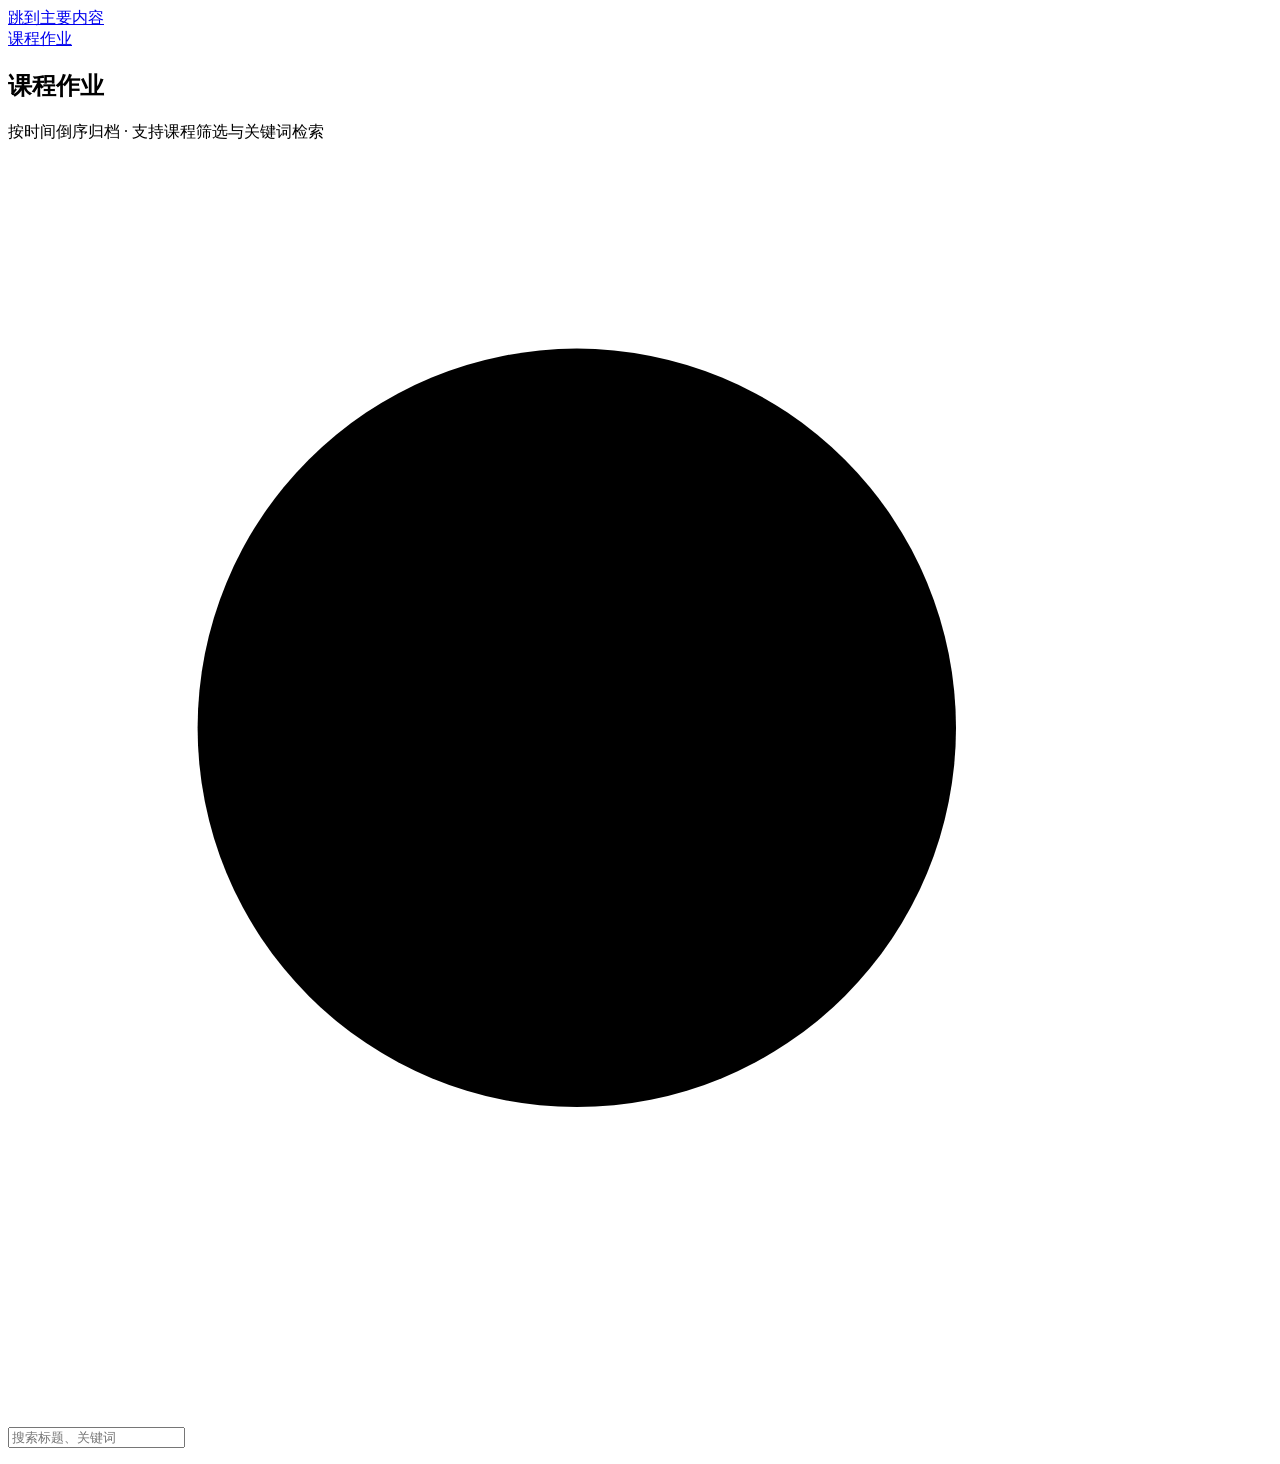
==== index.html @ 0b86f917 "Add files via upload" ====
<!DOCTYPE html>
<html lang="zh-CN">
<head>
<meta charset="UTF-8">
<meta name="viewport" content="width=device-width, initial-scale=1">
<title>课程作业 · 个人主页</title>
<meta name="description" content="本科专业课程作业归档：按时间线整理实验报告、课程设计与项目源码。">
<meta name="color-scheme" content="light">
<link rel="icon" href="data:image/svg+xml,%3Csvg xmlns='http://www.w3.org/2000/svg' viewBox='0 0 32 32'%3E%3Crect width='32' height='32' rx='7' fill='%232C4A7C'/%3E%3Cpath d='M10 9h12v2.4H12.6v3.2H20V17h-7.4v3.4H22V23H10z' fill='%23FAF8F4'/%3E%3C/svg%3E">
<link rel="stylesheet" href="assets/css/style.css">
</head>
<body>
<a class="skip-link" href="#main">跳到主要内容</a>

<header class="topbar">
  <div class="wrap topbar__inner">
    <a class="brand" href="./"><span class="brand__mark" aria-hidden="true"></span><span id="brand-name">课程作业</span></a>
    <nav class="topnav" id="topnav" aria-label="站内导航"></nav>
  </div>
</header>

<main id="main">

  <section class="hero wrap" aria-labelledby="hero-name">
    <div class="hero__avatar" id="avatar" aria-hidden="true"></div>
    <div class="hero__body">
      <p class="eyebrow" id="tagline"></p>
      <h1 class="hero__name" id="hero-name"></h1>
      <p class="hero__bio" id="bio"></p>
      <div class="hero__meta" id="meta"></div>
    </div>
  </section>

  <section class="work wrap" aria-labelledby="work-title">
    <div class="section-head">
      <h2 id="work-title">课程作业</h2>
      <p class="section-count" id="count" aria-live="polite"></p>
    </div>
    <p class="section-sub" id="work-sub">按时间倒序归档 · 支持课程筛选与关键词检索</p>

    <div class="toolbar">
      <div class="chips" id="chips" role="group" aria-label="按课程筛选"></div>
      <div class="search">
        <svg class="search__icon" viewBox="0 0 20 20" aria-hidden="true"><circle cx="9" cy="9" r="6"/><path d="M13.5 13.5 17 17"/></svg>
        <input id="search" type="search" placeholder="搜索标题、关键词" aria-label="搜索作业" autocomplete="off">
      </div>
    </div>

    <div class="timeline" id="timeline"></div>

    <div class="empty" id="empty" hidden>
      <p class="empty__title">没有匹配的作业</p>
      <p class="empty__hint">换个关键词，或点左侧「全部」。</p>
    </div>
  </section>

</main>

<footer class="footer wrap">
  <p class="footer__left" id="footer-note"></p>
  <p class="footer__right" id="footer-updated"></p>
</footer>

<script src="assets/js/data.js"></script>
<script src="assets/js/main.js"></script>
</body>
</html>
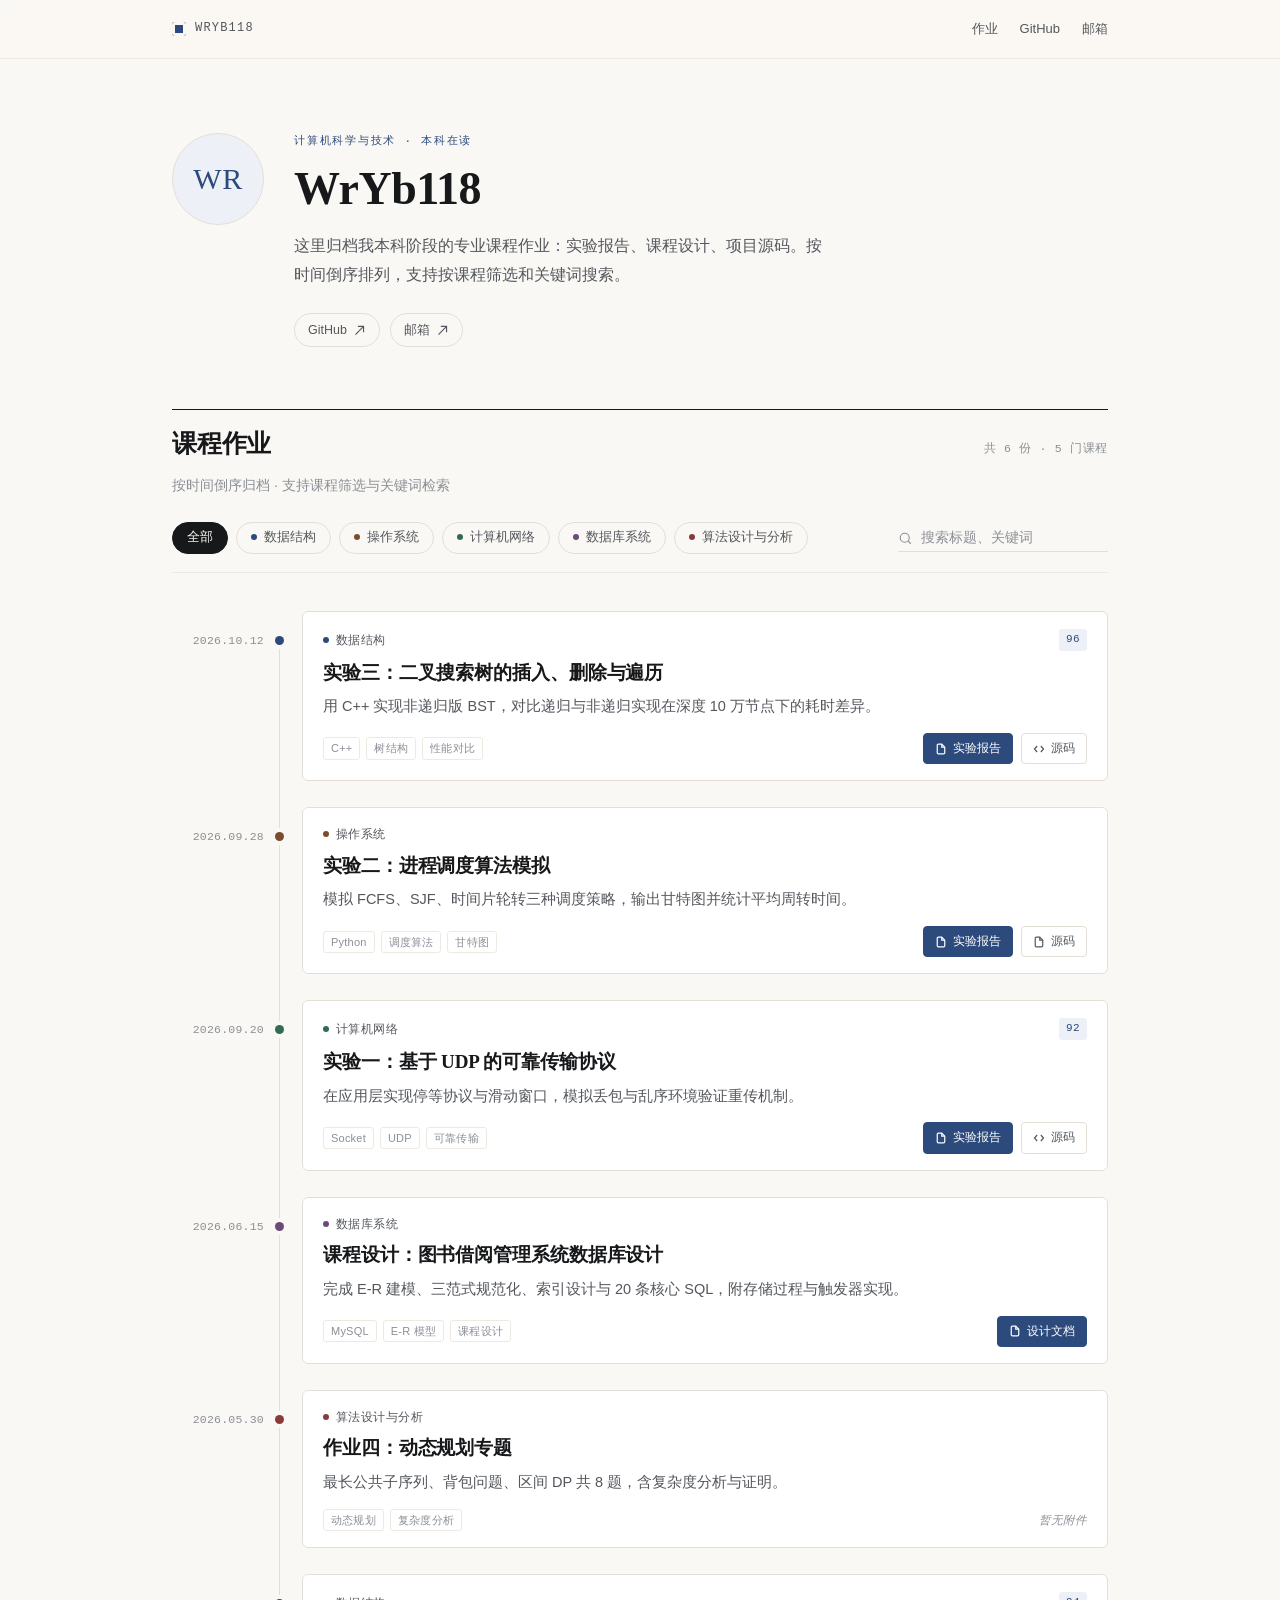
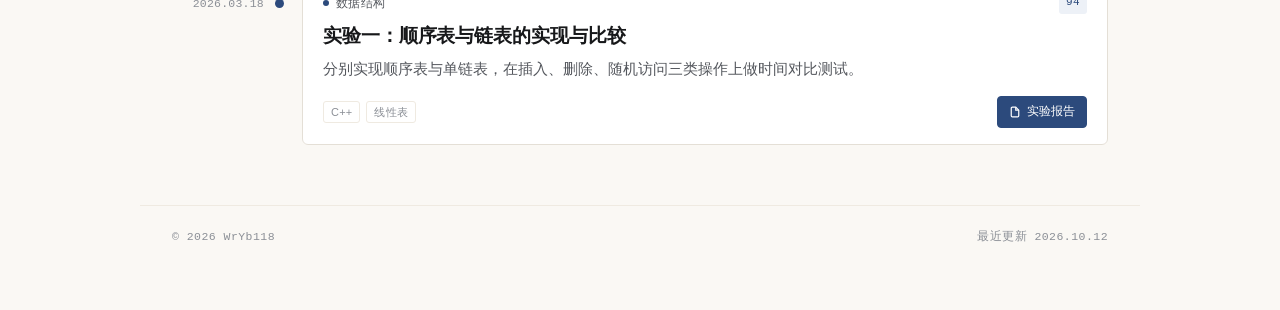
==== commit 21f561d7: "Change webpage title and update meta description Updated the title of the webpage and removed the pr" ====
--- a/index.html
+++ b/index.html
@@ -3,8 +3,7 @@
 <head>
 <meta charset="UTF-8">
 <meta name="viewport" content="width=device-width, initial-scale=1">
-<title>课程作业 · 个人主页</title>
-<meta name="description" content="本科专业课程作业归档：按时间线整理实验报告、课程设计与项目源码。">
+<title>个人主页</title>
 <meta name="color-scheme" content="light">
 <link rel="icon" href="data:image/svg+xml,%3Csvg xmlns='http://www.w3.org/2000/svg' viewBox='0 0 32 32'%3E%3Crect width='32' height='32' rx='7' fill='%232C4A7C'/%3E%3Cpath d='M10 9h12v2.4H12.6v3.2H20V17h-7.4v3.4H22V23H10z' fill='%23FAF8F4'/%3E%3C/svg%3E">
 <link rel="stylesheet" href="assets/css/style.css">
--- a/assets/css/style.css
+++ b/assets/css/style.css
@@ -0,0 +1,587 @@
+/* ==========================================================================
+   课程作业归档 · 简洁学术风
+   所有颜色、字号集中在 :root，改这里即可整体换肤
+   ========================================================================== */
+
+:root {
+  --paper: #FAF8F4;
+  --surface: #FFFFFF;
+  --ink: #17181A;
+  --ink-soft: #54575D;
+  --ink-faint: #8B8F96;
+  --line: #E4DFD6;
+  --line-soft: #EFEAE1;
+  --accent: #2C4A7C;
+  --accent-wash: #EDF1F7;
+  --radius: 6px;
+  --shadow: 0 1px 2px rgba(23, 24, 26, .04), 0 10px 28px -20px rgba(23, 24, 26, .45);
+  --maxw: 1000px;
+  --serif: "Iowan Old Style", "Palatino Linotype", Palatino, Georgia, "Songti SC", "STSong", "SimSun", serif;
+  --sans: -apple-system, BlinkMacSystemFont, "Segoe UI", "PingFang SC", "Hiragino Sans GB", "Microsoft YaHei", sans-serif;
+  --mono: "SF Mono", "JetBrains Mono", Consolas, "Courier New", monospace;
+}
+
+*, *::before, *::after { box-sizing: border-box; }
+
+html { -webkit-text-size-adjust: 100%; }
+
+body {
+  margin: 0;
+  background: var(--paper);
+  color: var(--ink);
+  font-family: var(--sans);
+  font-size: 16px;
+  line-height: 1.6;
+  -webkit-font-smoothing: antialiased;
+}
+
+a { color: inherit; text-decoration: none; }
+
+img { display: block; max-width: 100%; }
+
+.wrap {
+  width: 100%;
+  max-width: var(--maxw);
+  margin: 0 auto;
+  padding: 0 32px;
+}
+
+.skip-link {
+  position: absolute;
+  left: -9999px;
+  top: 0;
+  background: var(--ink);
+  color: var(--paper);
+  padding: 10px 16px;
+  z-index: 99;
+}
+.skip-link:focus { left: 12px; top: 12px; }
+
+/* ---------- 顶栏 ---------- */
+
+.topbar {
+  position: sticky;
+  top: 0;
+  z-index: 20;
+  background: rgba(250, 248, 244, .82);
+  backdrop-filter: saturate(180%) blur(10px);
+  -webkit-backdrop-filter: saturate(180%) blur(10px);
+  border-bottom: 1px solid var(--line-soft);
+}
+
+.topbar__inner {
+  display: flex;
+  align-items: center;
+  justify-content: space-between;
+  height: 58px;
+}
+
+.brand {
+  display: inline-flex;
+  align-items: center;
+  gap: 9px;
+  font-family: var(--mono);
+  font-size: 12px;
+  letter-spacing: .1em;
+  text-transform: uppercase;
+  color: var(--ink-soft);
+}
+
+.brand__mark {
+  width: 14px;
+  height: 14px;
+  border-radius: 3px;
+  background: var(--accent);
+  box-shadow: inset 0 0 0 3px var(--paper), inset 0 0 0 4px var(--accent);
+}
+
+.topnav {
+  display: flex;
+  gap: 22px;
+  font-size: 13px;
+  color: var(--ink-soft);
+}
+
+.topnav a {
+  position: relative;
+  padding: 4px 0;
+  transition: color .18s ease;
+}
+.topnav a::after {
+  content: "";
+  position: absolute;
+  left: 0;
+  right: 0;
+  bottom: 0;
+  height: 1px;
+  background: currentColor;
+  transform: scaleX(0);
+  transform-origin: left;
+  transition: transform .22s ease;
+}
+.topnav a:hover { color: var(--ink); }
+.topnav a:hover::after { transform: scaleX(1); }
+
+/* ---------- 头部 ---------- */
+
+.hero {
+  display: grid;
+  grid-template-columns: 92px minmax(0, 1fr);
+  gap: 30px;
+  align-items: start;
+  padding-top: 74px;
+  padding-bottom: 62px;
+}
+
+.hero__avatar {
+  width: 92px;
+  height: 92px;
+  border-radius: 50%;
+  overflow: hidden;
+  background: var(--accent-wash);
+  border: 1px solid var(--line);
+  display: flex;
+  align-items: center;
+  justify-content: center;
+  font-family: var(--serif);
+  font-size: 30px;
+  color: var(--accent);
+  letter-spacing: .02em;
+  user-select: none;
+}
+.hero__avatar img { width: 100%; height: 100%; object-fit: cover; }
+
+.eyebrow {
+  margin: 0 0 12px;
+  font-family: var(--mono);
+  font-size: 11px;
+  letter-spacing: .16em;
+  text-transform: uppercase;
+  color: var(--accent);
+}
+
+.hero__name {
+  margin: 0;
+  font-family: var(--serif);
+  font-size: clamp(32px, 4.6vw, 46px);
+  font-weight: 600;
+  line-height: 1.12;
+  letter-spacing: -.012em;
+}
+
+.hero__bio {
+  margin: 18px 0 0;
+  max-width: 60ch;
+  font-size: 16px;
+  line-height: 1.78;
+  color: var(--ink-soft);
+}
+
+.hero__meta {
+  display: flex;
+  flex-wrap: wrap;
+  gap: 10px;
+  margin-top: 24px;
+}
+
+.pill {
+  display: inline-flex;
+  align-items: center;
+  gap: 6px;
+  padding: 6px 13px;
+  border: 1px solid var(--line);
+  border-radius: 999px;
+  font-size: 12.5px;
+  color: var(--ink-soft);
+  background: transparent;
+  transition: border-color .18s ease, color .18s ease, background .18s ease;
+}
+.pill:hover {
+  border-color: var(--accent);
+  color: var(--accent);
+  background: var(--accent-wash);
+}
+.pill svg { width: 13px; height: 13px; }
+
+/* ---------- 区块标题 ---------- */
+
+.section-head {
+  display: flex;
+  align-items: baseline;
+  justify-content: space-between;
+  gap: 16px;
+  padding-top: 14px;
+  border-top: 1px solid var(--ink);
+}
+
+.section-head h2 {
+  margin: 0;
+  font-family: var(--serif);
+  font-size: 25px;
+  font-weight: 600;
+  letter-spacing: -.01em;
+}
+
+.section-count {
+  margin: 0;
+  font-family: var(--mono);
+  font-size: 11.5px;
+  letter-spacing: .06em;
+  color: var(--ink-faint);
+}
+
+.section-sub {
+  margin: 10px 0 0;
+  font-size: 14px;
+  color: var(--ink-faint);
+  max-width: 60ch;
+}
+
+/* ---------- 工具条 ---------- */
+
+.toolbar {
+  display: flex;
+  flex-wrap: wrap;
+  align-items: center;
+  justify-content: space-between;
+  gap: 16px;
+  margin: 26px 0 38px;
+  padding-bottom: 18px;
+  border-bottom: 1px solid var(--line-soft);
+}
+
+.chips {
+  display: flex;
+  flex-wrap: wrap;
+  gap: 8px;
+}
+
+.chip {
+  appearance: none;
+  cursor: pointer;
+  padding: 6px 14px;
+  border: 1px solid var(--line);
+  border-radius: 999px;
+  background: transparent;
+  color: var(--ink-soft);
+  font-family: var(--sans);
+  font-size: 12.5px;
+  line-height: 1.4;
+  transition: all .18s ease;
+}
+.chip:hover { border-color: var(--ink-faint); color: var(--ink); }
+.chip[aria-pressed="true"] {
+  background: var(--ink);
+  border-color: var(--ink);
+  color: var(--paper);
+}
+.chip__dot {
+  display: inline-block;
+  width: 6px;
+  height: 6px;
+  border-radius: 50%;
+  margin-right: 7px;
+  vertical-align: 1px;
+  background: var(--c, var(--accent));
+}
+
+.search {
+  position: relative;
+  display: flex;
+  align-items: center;
+}
+.search__icon {
+  position: absolute;
+  left: 0;
+  width: 15px;
+  height: 15px;
+  fill: none;
+  stroke: var(--ink-faint);
+  stroke-width: 1.5;
+  pointer-events: none;
+}
+.search input {
+  width: 210px;
+  padding: 6px 2px 6px 23px;
+  border: 0;
+  border-bottom: 1px solid var(--line);
+  background: transparent;
+  color: var(--ink);
+  font-family: var(--sans);
+  font-size: 13.5px;
+  outline: none;
+  transition: border-color .2s ease;
+}
+.search input::placeholder { color: var(--ink-faint); }
+.search input:focus { border-bottom-color: var(--accent); }
+
+/* ---------- 时间线 ---------- */
+
+.timeline { display: block; }
+
+.entry {
+  display: grid;
+  grid-template-columns: 92px 30px minmax(0, 1fr);
+  align-items: stretch;
+}
+
+.entry__date {
+  padding-top: 21px;
+  text-align: right;
+  font-family: var(--mono);
+  font-size: 11.5px;
+  letter-spacing: .02em;
+  color: var(--ink-faint);
+  white-space: nowrap;
+}
+
+.entry__rail {
+  position: relative;
+  display: flex;
+  justify-content: center;
+}
+.entry__rail::before {
+  content: "";
+  position: absolute;
+  top: 0;
+  bottom: 0;
+  width: 1px;
+  background: var(--line);
+}
+.entry:first-child .entry__rail::before { top: 26px; }
+.entry:last-child .entry__rail::before { bottom: calc(100% - 31px); }
+.entry:only-child .entry__rail::before { display: none; }
+
+.dot {
+  position: relative;
+  z-index: 1;
+  margin-top: 25px;
+  width: 9px;
+  height: 9px;
+  border-radius: 50%;
+  background: var(--c, var(--accent));
+  box-shadow: 0 0 0 4px var(--paper);
+}
+
+.entry__body { padding: 0 0 26px 8px; min-width: 0; }
+
+/* ---------- 卡片 ---------- */
+
+.card {
+  background: var(--surface);
+  border: 1px solid var(--line);
+  border-radius: var(--radius);
+  padding: 17px 20px 16px;
+  transition: border-color .2s ease, box-shadow .25s ease, transform .25s ease;
+}
+.card:hover {
+  border-color: #D8D1C5;
+  box-shadow: var(--shadow);
+  transform: translateY(-1px);
+}
+
+.card__top {
+  display: flex;
+  align-items: center;
+  justify-content: space-between;
+  gap: 12px;
+  margin-bottom: 9px;
+}
+
+.course {
+  display: inline-flex;
+  align-items: center;
+  gap: 7px;
+  font-size: 11.5px;
+  letter-spacing: .04em;
+  color: var(--ink-soft);
+}
+.course i {
+  width: 6px;
+  height: 6px;
+  border-radius: 50%;
+  background: var(--c, var(--accent));
+}
+
+.grade {
+  font-family: var(--mono);
+  font-size: 11px;
+  letter-spacing: .04em;
+  color: var(--accent);
+  background: var(--accent-wash);
+  border-radius: 3px;
+  padding: 2px 7px;
+}
+
+.card__title {
+  margin: 0;
+  font-family: var(--serif);
+  font-size: 19px;
+  font-weight: 600;
+  line-height: 1.4;
+  letter-spacing: -.005em;
+}
+.card__title a { transition: color .18s ease; }
+.card__title a:hover { color: var(--accent); }
+
+.card__sum {
+  margin: 8px 0 0;
+  font-size: 14.5px;
+  line-height: 1.72;
+  color: var(--ink-soft);
+}
+
+.card__foot {
+  display: flex;
+  flex-wrap: wrap;
+  align-items: center;
+  justify-content: space-between;
+  gap: 12px;
+  margin-top: 14px;
+}
+
+.tags {
+  display: flex;
+  flex-wrap: wrap;
+  gap: 6px;
+  margin: 0;
+  padding: 0;
+  list-style: none;
+}
+.tags li {
+  font-size: 11px;
+  letter-spacing: .02em;
+  color: var(--ink-faint);
+  border: 1px solid var(--line-soft);
+  border-radius: 3px;
+  padding: 2px 7px;
+  line-height: 1.5;
+}
+
+.actions {
+  display: flex;
+  flex-wrap: wrap;
+  align-items: center;
+  gap: 8px;
+}
+
+.btn {
+  display: inline-flex;
+  align-items: center;
+  gap: 6px;
+  padding: 5px 11px;
+  border: 1px solid var(--line);
+  border-radius: 4px;
+  font-size: 12px;
+  color: var(--ink-soft);
+  transition: all .18s ease;
+  white-space: nowrap;
+}
+.btn:hover { border-color: var(--ink-faint); color: var(--ink); background: #FCFAF7; }
+.btn--solid {
+  background: var(--accent);
+  border-color: var(--accent);
+  color: #fff;
+}
+.btn--solid:hover { background: #243D66; border-color: #243D66; color: #fff; }
+.btn svg { width: 12px; height: 12px; fill: none; stroke: currentColor; stroke-width: 1.6; }
+
+.no-file {
+  font-size: 11.5px;
+  color: var(--ink-faint);
+  font-style: italic;
+}
+
+/* ---------- 空状态 / 页脚 ---------- */
+
+.empty {
+  border: 1px dashed var(--line);
+  border-radius: var(--radius);
+  padding: 46px 20px;
+  text-align: center;
+}
+.empty__title {
+  margin: 0;
+  font-family: var(--serif);
+  font-size: 17px;
+  color: var(--ink);
+}
+.empty__hint {
+  margin: 6px 0 0;
+  font-size: 13px;
+  color: var(--ink-faint);
+}
+
+.footer {
+  display: flex;
+  flex-wrap: wrap;
+  justify-content: space-between;
+  gap: 10px;
+  margin-top: 34px;
+  padding-top: 22px;
+  padding-bottom: 64px;
+  border-top: 1px solid var(--line-soft);
+  font-family: var(--mono);
+  font-size: 11.5px;
+  letter-spacing: .04em;
+  color: var(--ink-faint);
+}
+.footer p { margin: 0; }
+
+/* ---------- 入场动画 ---------- */
+
+@keyframes rise {
+  from { opacity: 0; transform: translateY(8px); }
+  to { opacity: 1; transform: none; }
+}
+.entry {
+  animation: rise .42s cubic-bezier(.22, .61, .36, 1) both;
+  animation-delay: calc(var(--i, 0) * 45ms);
+}
+
+/* ---------- 响应式 ---------- */
+
+@media (max-width: 760px) {
+  .wrap { padding: 0 20px; }
+  .hero {
+    grid-template-columns: 1fr;
+    gap: 20px;
+    padding-top: 46px;
+    padding-bottom: 40px;
+  }
+  .hero__avatar { width: 74px; height: 74px; font-size: 24px; }
+  .entry { grid-template-columns: 58px 22px minmax(0, 1fr); }
+  .entry__date { font-size: 10px; padding-top: 20px; }
+  .entry__body { padding-left: 4px; }
+  .card { padding: 15px 16px 14px; }
+  .card__title { font-size: 17px; }
+  .search input { width: 100%; }
+  .search { flex: 1; min-width: 150px; }
+  .toolbar { gap: 12px; }
+  .topnav { gap: 16px; }
+
+  /* 课程筛选在窄屏改为横向滑动，避免占掉三行高度 */
+  .chips {
+    flex-wrap: nowrap;
+    width: 100%;
+    overflow-x: auto;
+    scrollbar-width: none;
+    -webkit-overflow-scrolling: touch;
+    padding-bottom: 2px;
+  }
+  .chips::-webkit-scrollbar { display: none; }
+  .chip { flex: 0 0 auto; white-space: nowrap; }
+}
+
+@media (prefers-reduced-motion: reduce) {
+  * { animation-duration: .01ms !important; transition-duration: .01ms !important; }
+}
+
+/* ---------- 打印 ---------- */
+
+@media print {
+  .topbar, .toolbar, .hero__meta { display: none; }
+  body { background: #fff; }
+  .card { break-inside: avoid; border-color: #ccc; box-shadow: none; }
+  .entry { animation: none; }
+}
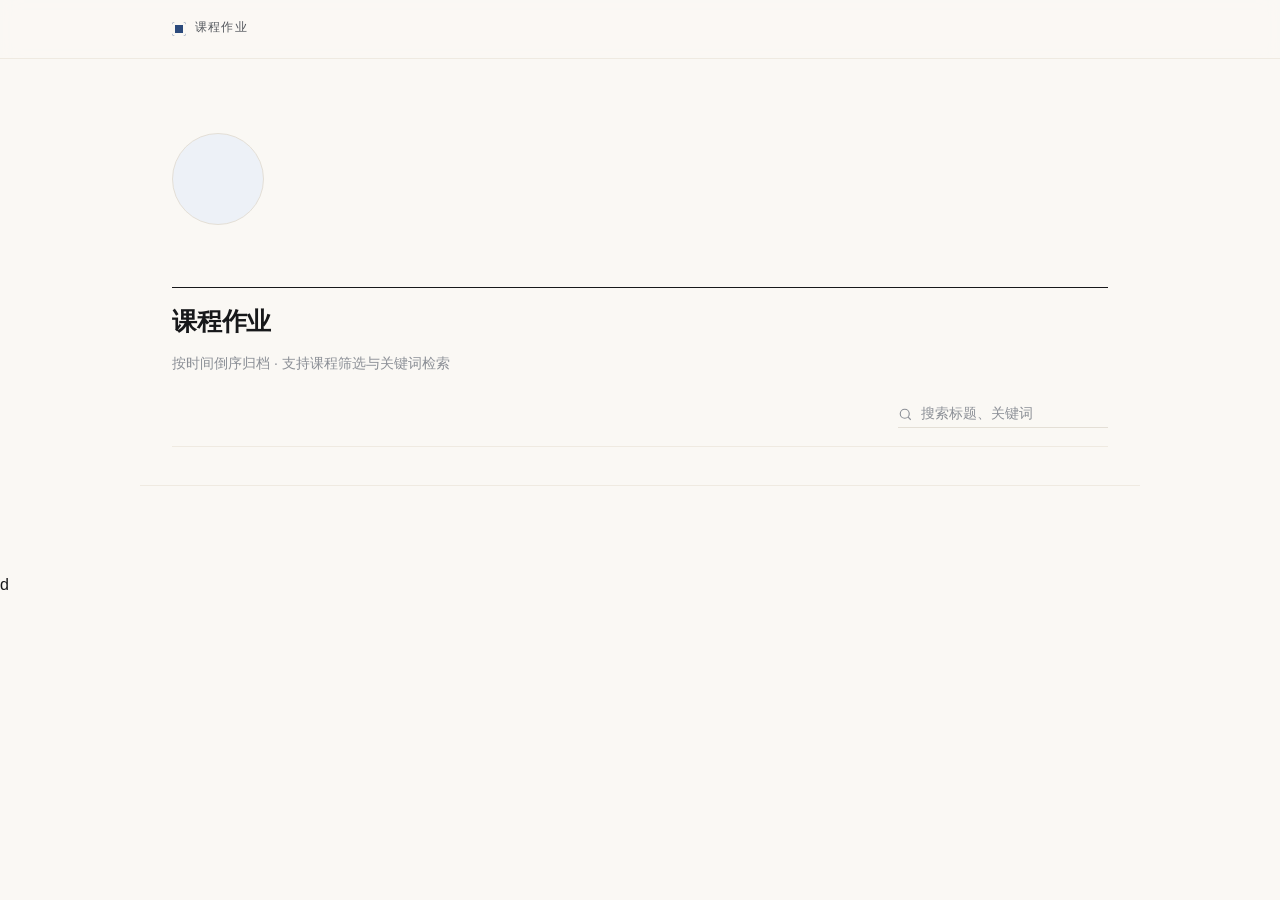
==== commit ddb3d21d: "Update title and add meta description in index.html Added a title and description meta tag to enhanc" ====
--- a/index.html
+++ b/index.html
@@ -3,7 +3,8 @@
 <head>
 <meta charset="UTF-8">
 <meta name="viewport" content="width=device-width, initial-scale=1">
-<title>个人主页</title>
+<title>课程作业 · 个人主页</title>
+<meta name="description" content="本科专业课程作业归档：按时间线整理实验报告、课程设计与项目源码。">
 <meta name="color-scheme" content="light">
 <link rel="icon" href="data:image/svg+xml,%3Csvg xmlns='http://www.w3.org/2000/svg' viewBox='0 0 32 32'%3E%3Crect width='32' height='32' rx='7' fill='%232C4A7C'/%3E%3Cpath d='M10 9h12v2.4H12.6v3.2H20V17h-7.4v3.4H22V23H10z' fill='%23FAF8F4'/%3E%3C/svg%3E">
 <link rel="stylesheet" href="assets/css/style.css">
@@ -63,4 +64,4 @@
 <script src="assets/js/data.js"></script>
 <script src="assets/js/main.js"></script>
 </body>
-</html>
+</html>d
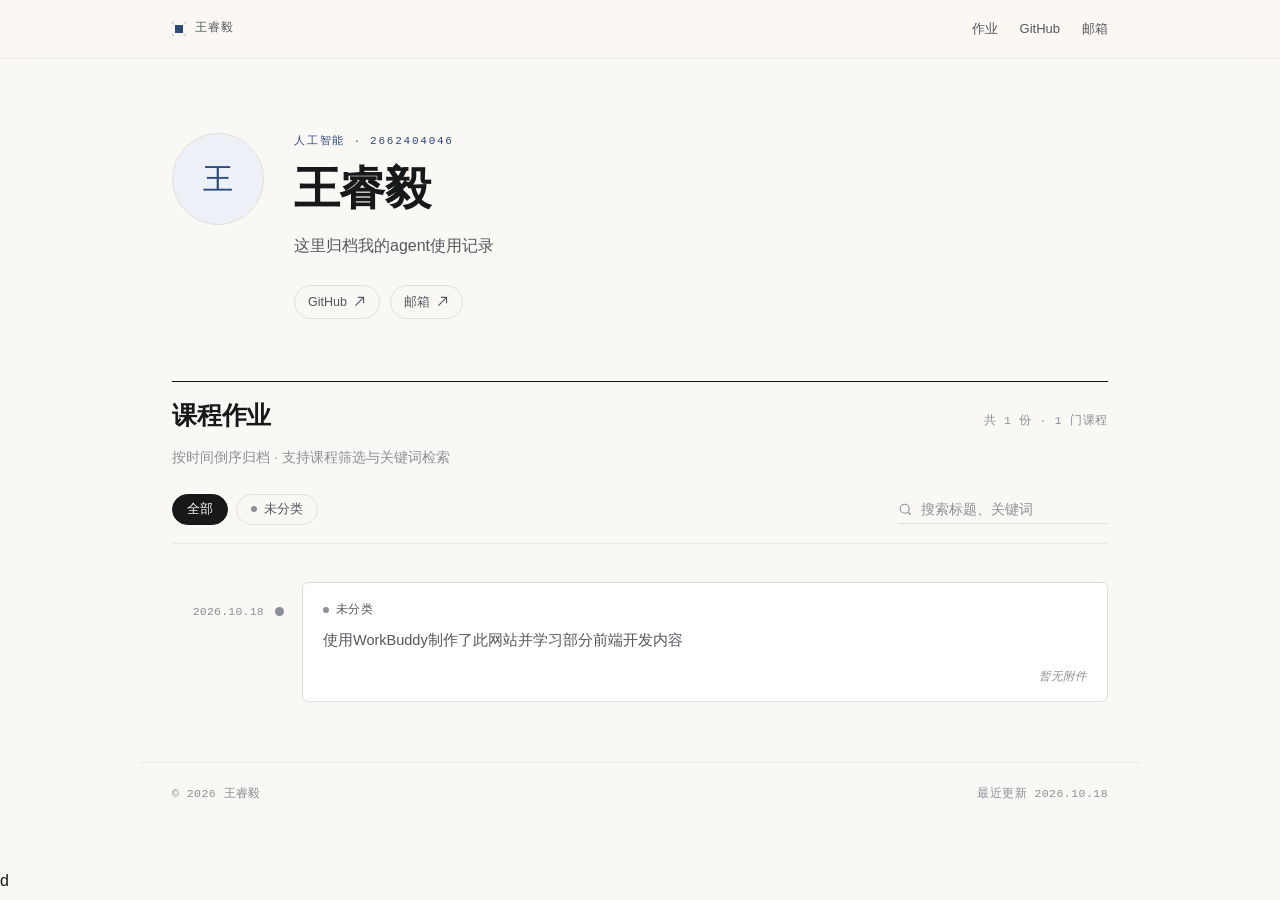
==== commit af398cf2: "Clear description meta tag in index.html Removed the content of the description meta tag." ====
--- a/index.html
+++ b/index.html
@@ -4,7 +4,7 @@
 <meta charset="UTF-8">
 <meta name="viewport" content="width=device-width, initial-scale=1">
 <title>课程作业 · 个人主页</title>
-<meta name="description" content="本科专业课程作业归档：按时间线整理实验报告、课程设计与项目源码。">
+<meta name="description" content="">
 <meta name="color-scheme" content="light">
 <link rel="icon" href="data:image/svg+xml,%3Csvg xmlns='http://www.w3.org/2000/svg' viewBox='0 0 32 32'%3E%3Crect width='32' height='32' rx='7' fill='%232C4A7C'/%3E%3Cpath d='M10 9h12v2.4H12.6v3.2H20V17h-7.4v3.4H22V23H10z' fill='%23FAF8F4'/%3E%3C/svg%3E">
 <link rel="stylesheet" href="assets/css/style.css">
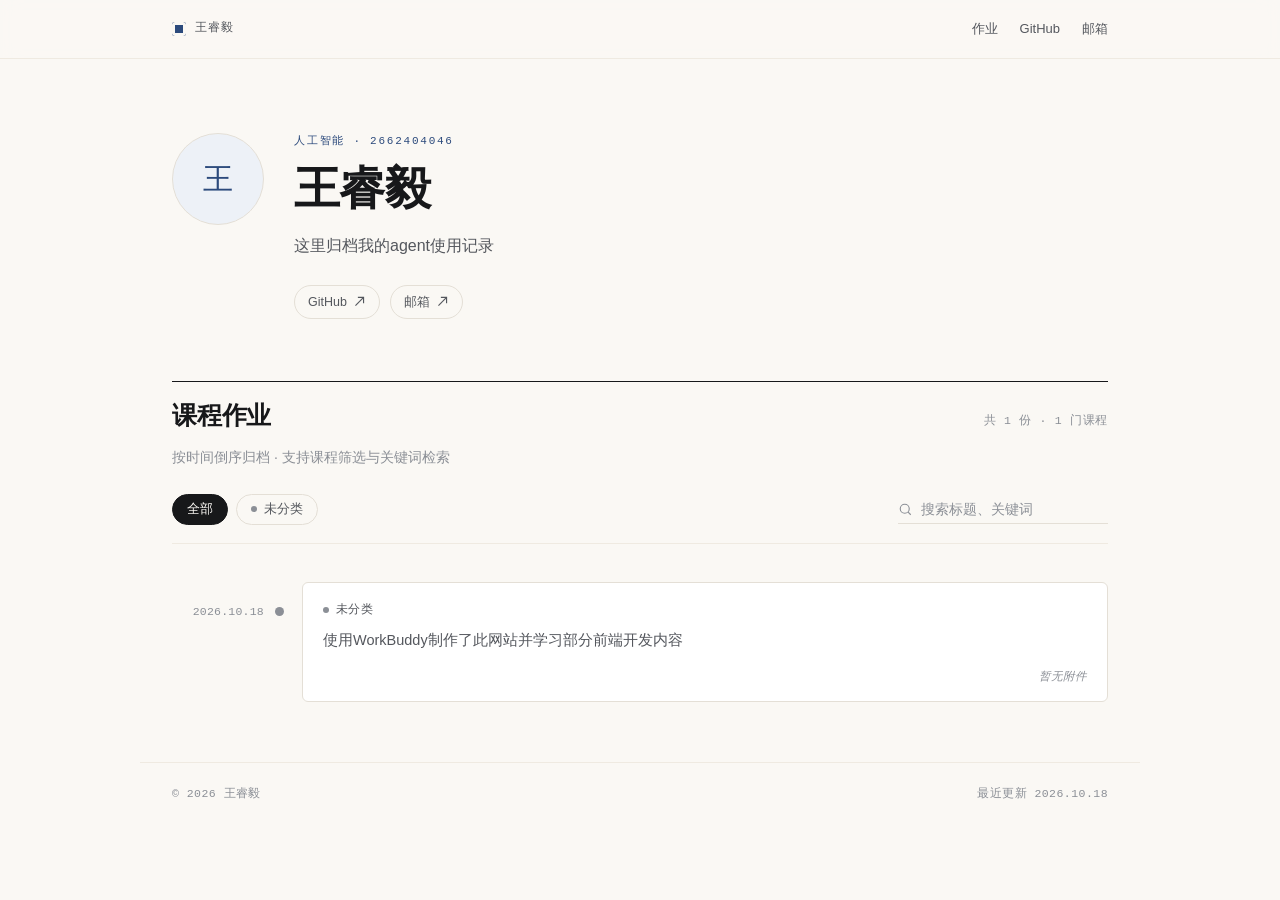
==== commit 025db7b2: "Add files via upload" ====
--- a/index.html
+++ b/index.html
@@ -31,6 +31,73 @@
     </div>
   </section>
 
+  <!-- ================= 小 tips：每次刷新随机一条 =================
+       提示语内容在 assets/js/data.js 末尾的 TIPS 数组里，改那里就行。
+       样式和逻辑都写在这一块里，不用动其他文件。 -->
+  <style>
+    .tip {
+      display: none;
+      align-items: baseline;
+      gap: 12px;
+      margin: 0 0 46px;
+      padding: 13px 18px;
+      border-left: 2px solid var(--accent);
+      background: var(--accent-wash);
+      border-radius: 0 4px 4px 0;
+    }
+    .tip.is-ready {
+      display: flex;
+      animation: tipIn .38s cubic-bezier(.22, .61, .36, 1) both;
+    }
+    @keyframes tipIn {
+      from { opacity: 0; transform: translateY(4px); }
+      to { opacity: 1; transform: none; }
+    }
+    .tip__label {
+      flex: 0 0 auto;
+      font-family: var(--mono);
+      font-size: 10.5px;
+      letter-spacing: .14em;
+      text-transform: uppercase;
+      color: var(--accent);
+    }
+    .tip__text {
+      margin: 0;
+      font-size: 14px;
+      line-height: 1.7;
+      color: var(--ink-soft);
+    }
+    @media (max-width: 760px) {
+      .tip { margin-bottom: 34px; padding: 11px 14px; }
+      .tip__text { font-size: 13.5px; }
+    }
+  </style>
+
+  <div class="wrap">
+    <aside class="tip" id="tip">
+      <span class="tip__label">Tips</span>
+      <p class="tip__text" id="tip-text"></p>
+    </aside>
+  </div>
+
+  <script>
+    // 等 data.js 加载完再执行，否则拿不到 TIPS
+    window.addEventListener("load", function () {
+      var box = document.getElementById("tip");
+      var text = document.getElementById("tip-text");
+      if (!box || !text || typeof TIPS === "undefined" || !TIPS.length) return;
+
+      // 记住上一条，刷新时避开它，保证每次看到的都不一样
+      var last = sessionStorage.getItem("nailong-last-tip");
+      var pool = TIPS.length > 1 ? TIPS.filter(function (t) { return t !== last; }) : TIPS;
+      var pick = pool[Math.floor(Math.random() * pool.length)];
+
+      text.textContent = pick;
+      sessionStorage.setItem("nailong-last-tip", pick);
+      box.classList.add("is-ready");
+    });
+  </script>
+
   <section class="work wrap" aria-labelledby="work-title">
     <div class="section-head">
       <h2 id="work-title">课程作业</h2>
@@ -49,7 +116,7 @@
     <div class="timeline" id="timeline"></div>
 
     <div class="empty" id="empty" hidden>
-      <p class="empty__title">没有匹配的作业</p>
+      <p class="empty__title">没有匹配的内容</p>
       <p class="empty__hint">换个关键词，或点左侧「全部」。</p>
     </div>
   </section>
@@ -64,4 +131,5 @@
 <script src="assets/js/data.js"></script>
 <script src="assets/js/main.js"></script>
 </body>
-</html>d
+</html>
+
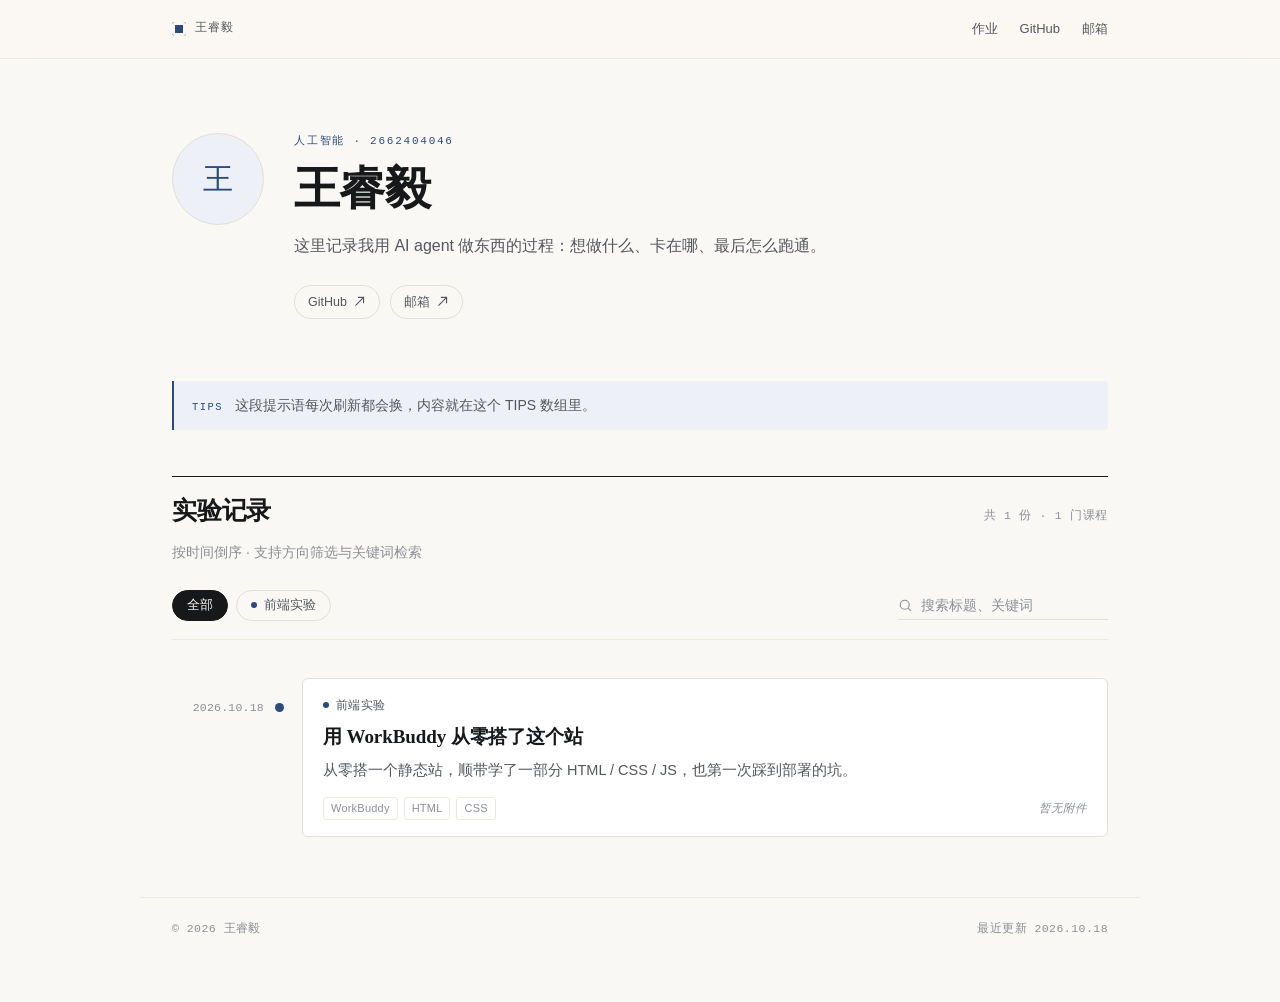
==== commit e9c8cc03: "Add files via upload" ====
--- a/index.html
+++ b/index.html
@@ -3,8 +3,8 @@
 <head>
 <meta charset="UTF-8">
 <meta name="viewport" content="width=device-width, initial-scale=1">
-<title>课程作业 · 个人主页</title>
-<meta name="description" content="">
+<title>王睿毅 · 实验记录</title>
+<meta name="description" content="用 AI agent 做东西的过程记录：想做什么、卡在哪、最后怎么跑通。">
 <meta name="color-scheme" content="light">
 <link rel="icon" href="data:image/svg+xml,%3Csvg xmlns='http://www.w3.org/2000/svg' viewBox='0 0 32 32'%3E%3Crect width='32' height='32' rx='7' fill='%232C4A7C'/%3E%3Cpath d='M10 9h12v2.4H12.6v3.2H20V17h-7.4v3.4H22V23H10z' fill='%23FAF8F4'/%3E%3C/svg%3E">
 <link rel="stylesheet" href="assets/css/style.css">
@@ -14,7 +14,7 @@
 
 <header class="topbar">
   <div class="wrap topbar__inner">
-    <a class="brand" href="./"><span class="brand__mark" aria-hidden="true"></span><span id="brand-name">课程作业</span></a>
+    <a class="brand" href="./"><span class="brand__mark" aria-hidden="true"></span><span id="brand-name">实验记录</span></a>
     <nav class="topnav" id="topnav" aria-label="站内导航"></nav>
   </div>
 </header>
@@ -100,10 +100,10 @@
 
   <section class="work wrap" aria-labelledby="work-title">
     <div class="section-head">
-      <h2 id="work-title">课程作业</h2>
+      <h2 id="work-title">实验记录</h2>
       <p class="section-count" id="count" aria-live="polite"></p>
     </div>
-    <p class="section-sub" id="work-sub">按时间倒序归档 · 支持课程筛选与关键词检索</p>
+    <p class="section-sub" id="work-sub">按时间倒序 · 支持方向筛选与关键词检索</p>
 
     <div class="toolbar">
       <div class="chips" id="chips" role="group" aria-label="按课程筛选"></div>
@@ -116,7 +116,7 @@
     <div class="timeline" id="timeline"></div>
 
     <div class="empty" id="empty" hidden>
-      <p class="empty__title">没有匹配的内容</p>
+      <p class="empty__title">没有匹配的记录</p>
       <p class="empty__hint">换个关键词，或点左侧「全部」。</p>
     </div>
   </section>
